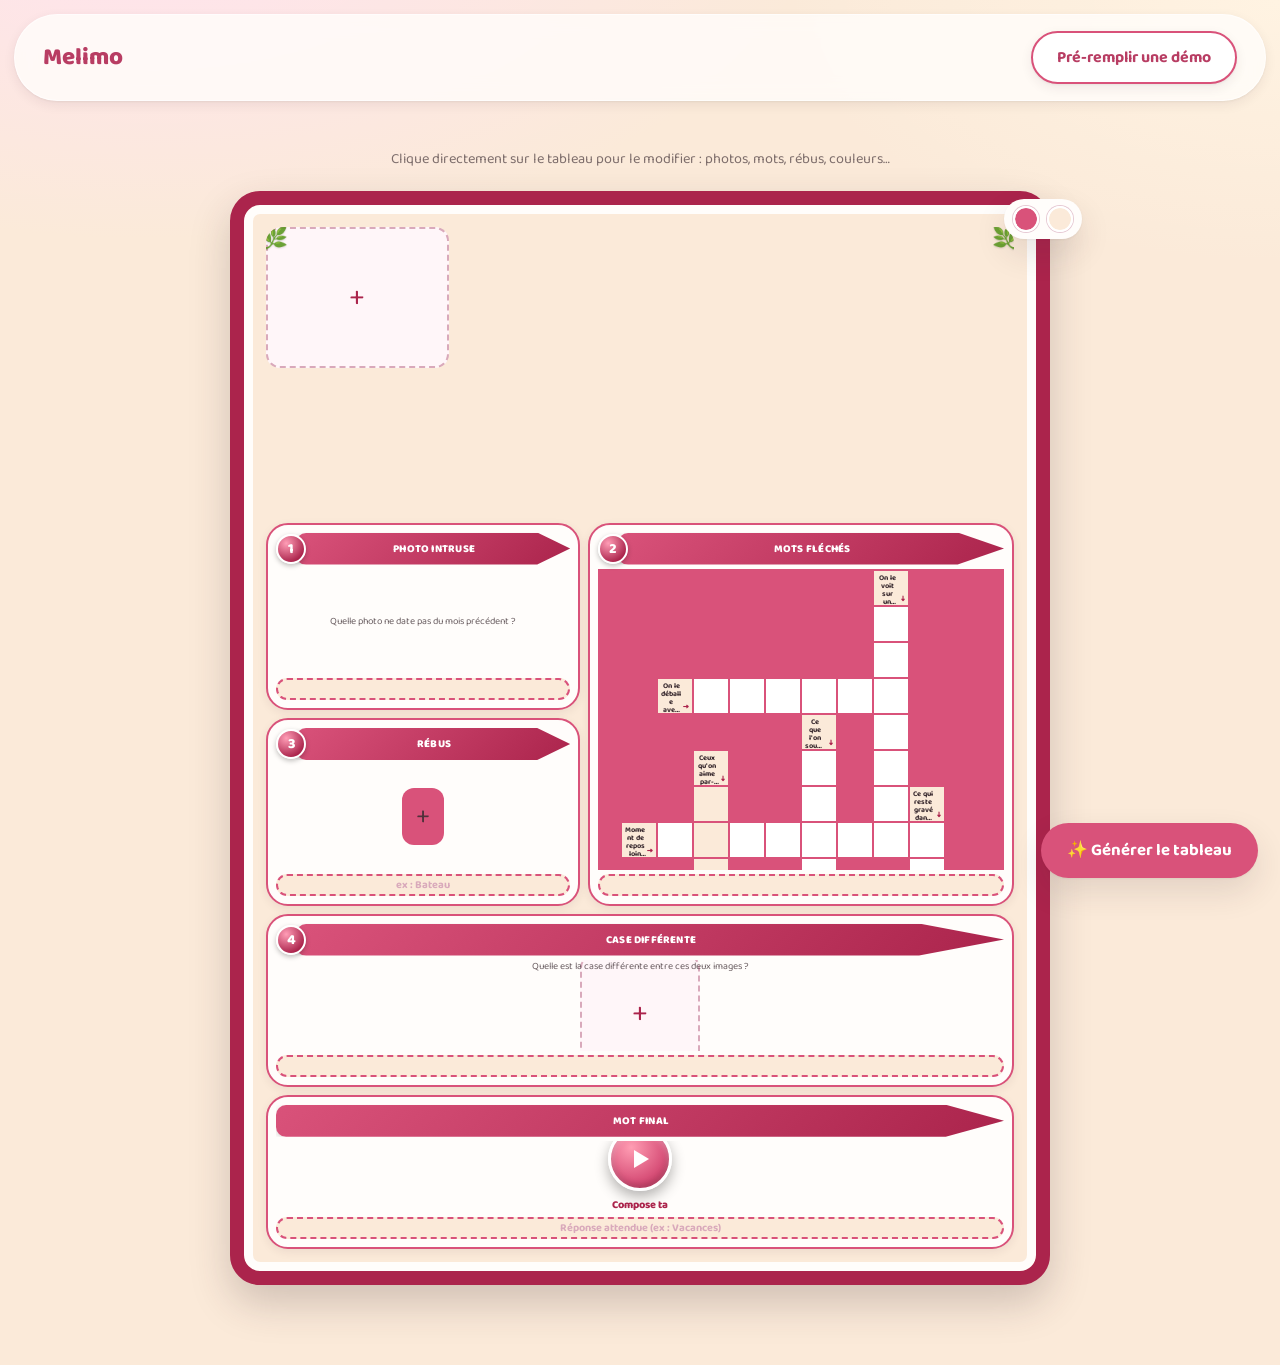
==== create.html @ 97eeaa95 "Remplace le jeu "Objet caché" par "Photo intruse" : trouver la photo qui ne date pas du mois précéde" ====
<!DOCTYPE html>
<html lang="fr">
<head>
<meta charset="UTF-8">
<meta name="viewport" content="width=device-width, initial-scale=1.0">
<title>Créer un tableau — Melimo</title>
<link rel="preconnect" href="https://fonts.googleapis.com">
<link href="https://fonts.googleapis.com/css2?family=Baloo+2:wght@500;700;800&display=swap" rel="stylesheet">
<link rel="stylesheet" href="styles.css?v=14">
</head>
<body>
  <div class="topbar">
    <a class="logo" href="index.html">Melimo</a>
    <button class="btn ghost" id="demoFillBtn" type="button">Pré-remplir une démo</button>
  </div>

  <div class="wrap">
    <p class="hint" style="text-align:center;">Clique directement sur le tableau pour le modifier : photos, mots, rébus, couleurs…</p>

    <div id="editablePoster"></div>

    <div id="shareWrap" style="margin-top:30px; display:none;">
      <div class="share-box">
        <h2>Ton tableau est prêt 🎉</h2>
        <p>Partage ce lien avec la personne à qui il est destiné, ou récupère l'affiche à imprimer :</p>
        <input type="text" id="shareLink" readonly>
        <div style="display:flex; gap:10px; justify-content:center; flex-wrap:wrap; margin-top:10px;">
          <a class="btn" id="openViewBtn" href="#" target="_blank">Ouvrir le tableau</a>
          <a class="btn ghost" id="openPosterBtn" href="#" target="_blank">🖨️ Voir l'affiche à imprimer</a>
          <a class="btn ghost" id="openMontageBtn2" href="#" target="_blank" style="display:none;">🎬 Voir le montage</a>
        </div>
        <div id="montageQrWrap" style="margin-top:16px; display:none;">
          <p class="hint" style="margin-bottom:8px;">Ou scanne pour voir directement la vidéo/montage :</p>
          <img id="montageQrImg" width="140" height="140" style="border-radius:10px; box-shadow: var(--shadow);" alt="QR code vers le montage">
        </div>
      </div>
    </div>
  </div>

  <div class="floating-generate">
    <button class="btn" id="generateBtn" type="button">✨ Générer le tableau</button>
  </div>

  <script src="app.js?v=5"></script>
  <script src="create.js?v=4"></script>
</body>
</html>
---- styles.css ----
:root {
  --primary: #d9527a;
  --primary-dark: #b83d63;
  --secondary: #fbead9;
  --ink: #3a2b30;
  --paper: #fffdfb;
  --radius: 26px;
  --radius-sm: 14px;
  --radius-lg: 34px;
  --shadow: 0 1px 2px rgba(58, 43, 48, 0.05), 0 14px 32px rgba(58, 43, 48, 0.12);
  --shadow-sm: 0 1px 2px rgba(58, 43, 48, 0.06), 0 4px 12px rgba(58, 43, 48, 0.08);
  --ring: 0 0 0 4px rgba(217, 82, 122, 0.15);
  font-size: 16px;
}

* { box-sizing: border-box; }

body {
  margin: 0;
  font-family: 'Baloo 2', 'Segoe UI', system-ui, sans-serif;
  background:
    radial-gradient(1100px 520px at 12% -8%, #ffe3ee 0%, rgba(255,227,238,0) 60%),
    radial-gradient(900px 480px at 100% 0%, #fff3e2 0%, rgba(255,243,226,0) 55%),
    var(--secondary);
  background-attachment: fixed;
  color: var(--ink);
  min-height: 100vh;
}

h1, h2, h3 { font-weight: 800; margin: 0 0 .4em; }

a { color: inherit; }

.wrap {
  max-width: 1080px;
  margin: 0 auto;
  padding: 32px 20px 80px;
}

/* --- Topbar --- */
.topbar {
  display: flex;
  align-items: center;
  justify-content: space-between;
  gap: 10px;
  padding: 16px 28px;
  margin: 14px 14px 0;
  background: rgba(255, 253, 251, 0.82);
  backdrop-filter: blur(10px);
  -webkit-backdrop-filter: blur(10px);
  border-radius: 999px;
  box-shadow: var(--shadow-sm);
  border: 1px solid rgba(255,255,255,.6);
  flex-wrap: wrap;
  position: sticky;
  top: 14px;
  z-index: 60;
}
@media (max-width: 480px) {
  .topbar { padding: 14px 16px; }
  .topbar .btn.small { padding: 7px 14px; font-size: .82rem; }
}
.logo {
  font-size: 1.5rem;
  font-weight: 800;
  color: var(--primary-dark);
  text-decoration: none;
}
.tagline {
  font-size: .85rem;
  opacity: .7;
}

/* --- Landing --- */
.hero {
  text-align: center;
  padding: 60px 20px 20px;
}
.hero h1 {
  font-size: 2.6rem;
  color: var(--primary-dark);
}
.hero p {
  font-size: 1.15rem;
  max-width: 560px;
  margin: 0 auto 30px;
  opacity: .8;
}
.choice-grid {
  display: grid;
  grid-template-columns: 1fr 1fr;
  gap: 24px;
  max-width: 820px;
  margin: 0 auto;
}
@media (max-width: 640px) { .choice-grid { grid-template-columns: 1fr; } }

.card {
  background: var(--paper);
  border-radius: var(--radius);
  box-shadow: var(--shadow-sm);
  padding: 30px;
  text-decoration: none;
  color: var(--ink);
  display: block;
  transition: transform .18s ease, box-shadow .18s ease, border-color .18s ease;
  border: 2px solid transparent;
}
.card:hover { transform: translateY(-5px); border-color: var(--primary); box-shadow: var(--shadow); }
.card .emoji { font-size: 2.2rem; display: block; margin-bottom: 10px; }
.card h3 { color: var(--primary-dark); }
.card p { margin: 0; opacity: .75; font-size: .95rem; }

/* --- Stepper --- */
.stepper {
  display: flex;
  justify-content: center;
  gap: 8px;
  margin-bottom: 30px;
  flex-wrap: wrap;
}
.step-dot {
  width: 34px; height: 34px;
  border-radius: 50%;
  background: #fff;
  border: 2px solid #e6c9d4;
  display: flex; align-items: center; justify-content: center;
  font-weight: 700;
  color: #b98;
  font-size: .9rem;
}
.step-dot.active { background: var(--primary); border-color: var(--primary); color: #fff; }
.step-dot.done { background: var(--primary-dark); border-color: var(--primary-dark); color: #fff; }
a.step-dot { text-decoration: none; cursor: pointer; transition: transform .1s ease; }
a.step-dot:hover { transform: scale(1.08); border-color: var(--primary); }

.stepper-nav {
  position: sticky;
  top: 0;
  z-index: 40;
  background: var(--secondary);
  padding: 14px 20px 10px;
  margin-bottom: 0;
  box-shadow: 0 4px 10px rgba(0,0,0,.04);
}

/* --- Tableau éditable en direct (créateur) --- */
.editable-poster-wrap { position: relative; max-width: 900px; margin: 0 auto; }

.color-toolbar {
  position: absolute;
  top: 8px;
  right: 8px;
  display: flex;
  gap: 8px;
  background: var(--paper);
  border-radius: 999px;
  padding: 7px 9px;
  box-shadow: var(--shadow);
  z-index: 5;
}
.color-toolbar input[type=color] {
  -webkit-appearance: none;
  appearance: none;
  width: 26px; height: 26px;
  border: 2px solid #fff;
  border-radius: 50%;
  cursor: pointer;
  background: none;
  padding: 0;
  box-shadow: 0 0 0 1px #e6c9d4;
}
.color-toolbar input[type=color]::-webkit-color-swatch-wrapper { padding: 0; border-radius: 50%; }
.color-toolbar input[type=color]::-webkit-color-swatch { border: none; border-radius: 50%; }

/* pill inline inputs replacing the printed dashed line */
.pinput {
  flex: 1;
  min-width: 80px;
  border: none;
  border-bottom: 2px dashed var(--primary-dark);
  background: transparent;
  font-family: inherit;
  font-weight: 700;
  color: var(--primary-dark);
  font-size: 1rem;
  padding: 2px 4px;
}
.pinput:focus { outline: none; border-bottom-style: solid; }
.pinput::placeholder { color: #d9a9bb; font-weight: 500; }

/* editable mosaic tiles */
.mosaic .tile-slot { position: relative; min-height: 0; min-width: 0; }
.mosaic .tile-slot img { width: 100%; height: 100%; object-fit: cover; border-radius: 14px; display: block; cursor: pointer; }
.photo-num-badge {
  position: absolute;
  top: 4px;
  left: 4px;
  min-width: 18px;
  height: 18px;
  padding: 0 4px;
  border-radius: 999px;
  background: rgba(58,43,48,.68);
  color: #fff;
  font-size: .62rem;
  font-weight: 800;
  display: flex;
  align-items: center;
  justify-content: center;
  z-index: 2;
  pointer-events: none;
}
.mosaic .tile-slot .rm {
  position: absolute; top: 4px; right: 4px;
  background: rgba(0,0,0,.55); color: #fff; border: none;
  width: 22px; height: 22px; border-radius: 50%; cursor: pointer; font-size: .75rem;
}
.mosaic .tile-add {
  border: 2px dashed #d9a9bb;
  border-radius: 14px;
  display: flex; align-items: center; justify-content: center;
  font-size: 1.8rem;
  color: var(--primary-dark);
  cursor: pointer;
  background: #fff6f9;
  min-height: 0;
  min-width: 0;
  transition: background .15s ease, border-color .15s ease;
}
.mosaic .tile-add:hover { background: #fde3ec; border-color: var(--primary); }

.inline-editor {
  background: var(--paper);
  border-radius: 22px;
  box-shadow: var(--shadow);
  padding: 20px;
  margin: 20px auto 0;
  max-width: 640px;
  border: 1px solid rgba(217,82,122,.08);
}

.pcard.clickable { cursor: pointer; transition: box-shadow .18s ease, transform .18s ease; }
.pcard.clickable:hover { box-shadow: 0 0 0 4px rgba(217,82,122,.22), 0 10px 22px rgba(58,43,48,.14); transform: translateY(-2px); }
.diff-card-body {
  flex: 1;
  min-height: 0;
  width: 100%;
  display: flex;
  align-items: center;
  justify-content: center;
}
.diff-reset {
  position: absolute;
  top: 4px; right: 4px;
  width: 22px; height: 22px;
  border-radius: 50%;
  border: none;
  background: rgba(0,0,0,.55);
  color: #fff;
  cursor: pointer;
  font-size: .8rem;
}

.floating-generate {
  position: fixed;
  bottom: 22px;
  right: 22px;
  z-index: 50;
}
.floating-generate .btn {
  box-shadow: var(--shadow);
  font-size: 1.05rem;
  padding: 14px 26px;
}
@media (max-width: 560px) {
  .floating-generate { left: 20px; right: 20px; bottom: 16px; text-align: center; }
  .floating-generate .btn { width: 100%; justify-content: center; }
}

.panel {
  background: var(--paper);
  border-radius: var(--radius);
  box-shadow: var(--shadow);
  padding: 32px;
  margin-bottom: 24px;
}
.panel h2 { color: var(--primary-dark); }
.hint { opacity: .65; font-size: .9rem; margin-bottom: 20px; }

.field { margin-bottom: 16px; }
.field label { display: block; font-weight: 700; margin-bottom: 6px; font-size: .9rem; }
.field input[type=text], .field input[type=number], .field textarea {
  width: 100%;
  padding: 11px 14px;
  border-radius: var(--radius-sm);
  border: 2px solid #eeddd0;
  font-family: inherit;
  font-size: 1rem;
  background: #fffaf6;
  transition: border-color .15s ease, box-shadow .15s ease;
}
.field input:focus, .field textarea:focus { outline: none; border-color: var(--primary); box-shadow: var(--ring); }

.row { display: flex; gap: 12px; flex-wrap: wrap; }
.row > * { flex: 1; min-width: 160px; }

.btn {
  display: inline-flex;
  align-items: center;
  gap: 8px;
  background: var(--primary);
  color: #fff;
  border: none;
  padding: 12px 24px;
  border-radius: 999px;
  font-weight: 700;
  font-size: 1rem;
  cursor: pointer;
  font-family: inherit;
  text-decoration: none;
  box-shadow: 0 8px 18px rgba(217, 82, 122, 0.28);
  transition: background .15s ease, transform .12s ease, box-shadow .15s ease;
}
.btn:hover { background: var(--primary-dark); transform: translateY(-2px); box-shadow: 0 10px 22px rgba(184, 61, 99, 0.34); }
.btn:active { transform: translateY(0) scale(.97); box-shadow: 0 4px 10px rgba(217, 82, 122, 0.28); }
.btn.ghost {
  background: #fff;
  color: var(--primary-dark);
  border: 2px solid var(--primary);
  box-shadow: var(--shadow-sm);
}
.btn.ghost:hover { background: #fdf0f4; box-shadow: var(--shadow-sm); }
.btn:disabled { opacity: .4; cursor: not-allowed; transform: none; box-shadow: none; }

.actions {
  display: flex;
  justify-content: space-between;
  margin-top: 10px;
}

/* --- Photo grid --- */
.photo-grid {
  display: grid;
  grid-template-columns: repeat(auto-fill, minmax(120px, 1fr));
  gap: 10px;
  margin-bottom: 16px;
}
.photo-tile {
  position: relative;
  aspect-ratio: 1;
  border-radius: var(--radius-sm);
  overflow: hidden;
  background: #f1ddd0;
  box-shadow: var(--shadow-sm);
}
.photo-tile img { width: 100%; height: 100%; object-fit: cover; display: block; }
.photo-tile button {
  position: absolute; top: 4px; right: 4px;
  background: rgba(0,0,0,.55); color: #fff; border: none;
  width: 22px; height: 22px; border-radius: 50%; cursor: pointer; font-size: .8rem;
}
.upload-tile {
  aspect-ratio: 1;
  border-radius: var(--radius-sm);
  border: 2px dashed #d9a9bb;
  display: flex; align-items: center; justify-content: center;
  cursor: pointer;
  color: var(--primary-dark);
  font-size: 1.8rem;
  background: #fff6f9;
  transition: background .15s ease, border-color .15s ease;
}
.upload-tile:hover { background: #fde3ec; border-color: var(--primary); }

/* --- Word list builder --- */
.word-row {
  display: grid;
  grid-template-columns: 1fr 2fr auto auto;
  gap: 8px;
  align-items: center;
  margin-bottom: 8px;
}
.word-row input[type=text] {
  padding: 9px 12px;
  border-radius: var(--radius-sm);
  border: 2px solid #eeddd0;
  font-family: inherit;
  transition: border-color .15s ease, box-shadow .15s ease;
}
.word-row input[type=text]:focus { outline: none; border-color: var(--primary); box-shadow: var(--ring); }
.word-row .key-toggle {
  display: flex; align-items: center; gap: 4px; font-size: .8rem; white-space: nowrap;
}
.word-row .del { background: #f5dbe1; border: none; border-radius: 50%; width: 26px; height: 26px; cursor: pointer; transition: background .15s ease; }
.word-row .del:hover { background: #f0c2ce; }

/* --- Emoji picker (rebus) --- */
.emoji-picker {
  display: grid;
  grid-template-columns: repeat(auto-fill, minmax(46px, 1fr));
  gap: 6px;
  max-height: 180px;
  overflow-y: auto;
  padding: 10px;
  background: #fff6f9;
  border-radius: var(--radius-sm);
  margin-bottom: 14px;
}
.emoji-picker button {
  font-size: 1.5rem;
  background: none;
  border: none;
  cursor: pointer;
  border-radius: 10px;
  padding: 4px;
  transition: background .12s ease, transform .12s ease;
}
.emoji-picker button:hover { background: #f5dbe1; transform: scale(1.1); }
.emoji-picker button.active { background: var(--primary); }
.rebus-sequence {
  font-size: 2.4rem;
  padding: 14px;
  background: linear-gradient(135deg, var(--primary), var(--primary-dark));
  border-radius: var(--radius-sm);
  text-align: center;
  min-height: 70px;
  display: flex; align-items: center; justify-content: center;
  gap: 10px;
  margin-bottom: 14px;
  box-shadow: var(--shadow-sm);
}
.rebus-sequence .placeholder { color: rgba(255,255,255,.7); font-size: 1rem; }
.rebus-sequence .chip { cursor: pointer; }

/* --- Difference game marker --- */
.diff-editor {
  position: relative;
  display: inline-block;
  border-radius: 16px;
  overflow: hidden;
  max-width: 100%;
}
.diff-editor img { display: block; max-width: 100%; border-radius: 16px; }
.diff-marker {
  position: absolute;
  width: 24px; height: 24px;
  border-radius: 50%;
  background: rgba(217,82,122,.85);
  border: 3px solid #fff;
  transform: translate(-50%,-50%);
  pointer-events: none;
}

/* --- Color pickers --- */
.color-row { display: flex; gap: 24px; align-items: center; flex-wrap: wrap; }
.color-pick { display: flex; flex-direction: column; align-items: center; gap: 6px; }
.color-pick input[type=color] { width: 60px; height: 60px; border: none; border-radius: 50%; cursor: pointer; background: none; }

/* --- Photo intruse picker --- */
.hobj-photo-picker {
  display: flex;
  gap: 8px;
  flex-wrap: wrap;
  margin-bottom: 14px;
}
.hobj-photo-picker .hobj-thumb {
  width: 56px; height: 56px;
  border-radius: 14px;
  overflow: hidden;
  cursor: pointer;
  border: 3px solid transparent;
  opacity: .7;
}
.hobj-photo-picker .hobj-thumb img { width: 100%; height: 100%; object-fit: cover; display: block; }
.hobj-photo-picker .hobj-thumb.active { border-color: var(--primary); opacity: 1; }

/* --- Rebus suggestion --- */
.rebus-suggest-row { display: flex; gap: 8px; margin-bottom: 14px; }
.rebus-suggest-row input {
  flex: 1;
  padding: 10px 12px;
  border-radius: 8px;
  border: 2px solid #eeddd0;
  font-family: inherit;
  font-size: .95rem;
}
.rebus-suggest-row input:focus { outline: none; border-color: var(--primary); }

/* --- Word suggestions row --- */
.words-editor-actions { display: flex; gap: 10px; flex-wrap: wrap; }

/* --- Montage builder / player --- */
.montage-row {
  display: flex;
  align-items: center;
  gap: 10px;
  padding: 8px;
  border-radius: 10px;
  background: #fff6f9;
  margin-bottom: 6px;
}
.montage-thumb {
  width: 44px; height: 44px;
  border-radius: 12px;
  overflow: hidden;
  background: #e9cdd8;
  display: flex; align-items: center; justify-content: center;
  font-size: 1.3rem;
  flex-shrink: 0;
}
.montage-thumb img { width: 100%; height: 100%; object-fit: cover; }
.montage-meta { flex: 1; display: flex; flex-direction: column; gap: 2px; font-size: .85rem; min-width: 0; }
.montage-meta label { display: flex; align-items: center; gap: 4px; font-size: .78rem; opacity: .75; }
.montage-meta input[type=number] { width: 54px; padding: 2px 4px; border-radius: 6px; border: 1.5px solid #eeddd0; font-family: inherit; }
.montage-actions { display: flex; gap: 4px; flex-shrink: 0; }
.montage-actions button { width: 26px; height: 26px; border-radius: 50%; border: none; background: #f5dbe1; cursor: pointer; }

.montage-stage {
  width: 100%;
  max-width: 420px;
  aspect-ratio: 4 / 3;
  margin: 0 auto;
  border-radius: 14px;
  overflow: hidden;
  background: #000;
  display: flex; align-items: center; justify-content: center;
}
.montage-stage img, .montage-stage video { width: 100%; height: 100%; object-fit: contain; background: #000; }
.montage-dots { display: flex; gap: 6px; justify-content: center; margin-top: 10px; }
.mdot { width: 8px; height: 8px; border-radius: 50%; background: #e9cdd8; }
.mdot.active { background: var(--primary); }
.montage-player .montage-stage { max-width: 480px; }

/* ================= VIEW / POSTER ================= */
.poster {
  background: var(--secondary);
}
.poster-photos {
  display: grid;
  grid-template-columns: repeat(3, 1fr);
  grid-auto-rows: 180px;
  gap: 10px;
  margin-bottom: 10px;
}
.poster-photos img, .poster-photos .ph {
  width: 100%;
  height: 100%;
  object-fit: cover;
  border-radius: 10px;
  background: #e9cdd8;
  display: flex; align-items: center; justify-content: center;
  font-size: 2rem;
}
.poster-photos .tile-slot { position: relative; width: 100%; height: 100%; }
.poster-photos .photo-num-badge { width: 26px; height: 26px; font-size: .95rem; }

.section-tag {
  display: flex;
  align-items: center;
  gap: 14px;
  margin: 28px 0 16px;
}
.section-tag .num {
  width: 44px; height: 44px;
  border-radius: 50%;
  background: var(--primary);
  color: #fff;
  display: flex; align-items: center; justify-content: center;
  font-weight: 800;
  font-size: 1.3rem;
  flex-shrink: 0;
}
.section-tag .label {
  background: var(--paper);
  border-radius: 999px;
  padding: 12px 24px;
  font-weight: 800;
  color: var(--primary-dark);
  box-shadow: var(--shadow);
  flex: 1;
}
.answer-fill {
  border-bottom: 2px solid var(--primary-dark);
  min-width: 140px;
  display: inline-block;
  font-weight: 700;
  color: var(--primary-dark);
}

.choice-buttons {
  display: grid;
  grid-template-columns: repeat(auto-fill, minmax(140px, 1fr));
  gap: 10px;
  margin-bottom: 10px;
}
.choice-buttons button {
  padding: 16px 10px;
  border-radius: var(--radius-sm);
  border: 3px solid #e9cdd8;
  background: #fff;
  font-family: inherit;
  font-weight: 700;
  font-size: 1.05rem;
  cursor: pointer;
  color: var(--ink);
  box-shadow: var(--shadow-sm);
  transition: border-color .15s ease, transform .12s ease, box-shadow .15s ease;
}
.choice-buttons button:hover { border-color: var(--primary); transform: translateY(-2px); }
.choice-buttons button.correct { background: #d7f3df; border-color: #58b06f; }
.choice-buttons button.wrong { background: #f9d9d9; border-color: #d9605f; }
.choice-buttons button:disabled { cursor: default; }

.feedback { font-weight: 700; margin: 10px 0; min-height: 1.4em; }
.feedback.ok { color: #2f8f4c; }
.feedback.ko { color: #c04747; }

.clue-list {
  columns: 2;
  gap: 24px;
  margin-bottom: 16px;
  font-size: .92rem;
}
@media (max-width: 560px) { .clue-list { columns: 1; } }
.clue-list li { margin-bottom: 6px; }
.clue-list b { color: var(--primary-dark); }

/* difference game grid overlay */
.diff-game { display: flex; gap: 16px; flex-wrap: wrap; margin-bottom: 10px; }
.diff-frame { position: relative; border-radius: 12px; overflow: hidden; flex: 1; min-width: 240px; }
.diff-frame img { width: 100%; display: block; }
.diff-grid-overlay {
  position: absolute; inset: 0;
  display: grid;
}
.diff-grid-overlay button {
  border: 1px solid rgba(255,255,255,.25);
  background: transparent;
  cursor: pointer;
}
.diff-grid-overlay button:hover { background: rgba(217,82,122,.25); }
.diff-grid-overlay button.found { background: rgba(88,176,111,.55); }
.diff-grid-overlay button.miss { background: rgba(217,96,95,.4); }

.video-block {
  text-align: center;
  padding: 40px 20px;
}
.play-btn {
  width: 100px; height: 100px;
  border-radius: 50%;
  background: rgba(255,255,255,.9);
  display: flex; align-items: center; justify-content: center;
  margin: 0 auto 16px;
  box-shadow: var(--shadow);
  border: none;
  cursor: pointer;
  font-size: 2.2rem;
  color: var(--primary);
}
.locked-msg { opacity: .7; font-size: .95rem; }

video { max-width: 100%; border-radius: var(--radius); box-shadow: var(--shadow); }

.share-box {
  background: var(--paper);
  border-radius: var(--radius);
  padding: 24px;
  box-shadow: var(--shadow);
  text-align: center;
}
.share-box input { width: 100%; padding: 10px; border-radius: 12px; border: 2px solid #eeddd0; text-align: center; margin: 12px 0; font-family: inherit; }

.empty-state { text-align: center; padding: 80px 20px; opacity: .7; }

/* ================= VITRINE / LANDING ================= */
.nav {
  display: flex;
  align-items: center;
  gap: 28px;
}
.nav a.navlink {
  text-decoration: none;
  font-weight: 700;
  font-size: .95rem;
  color: var(--ink);
  opacity: .75;
}
.nav a.navlink:hover { opacity: 1; color: var(--primary-dark); }
.btn.small { padding: 9px 18px; font-size: .9rem; }
@media (max-width: 640px) {
  .nav { gap: 14px; }
  .nav a.navlink { display: none; }
}

.hero-ctas {
  display: flex;
  gap: 14px;
  justify-content: center;
  flex-wrap: wrap;
  margin-top: 10px;
}

.top-banner {
  position: relative;
  overflow: hidden;
  height: 720px;
  display: flex;
  flex-direction: column;
}
.top-banner .topbar { flex: 0 0 auto; }
.top-banner .hero {
  flex: 1;
  display: flex;
  flex-direction: column;
  justify-content: flex-end;
  padding: 20px 20px 50px;
}
.top-banner::before {
  content: '';
  position: absolute;
  inset: 0;
  background: url('image/grand4.jpg') center 70% no-repeat;
  background-size: max(1920px, 100vw) auto;
}
@media (max-width: 640px) {
  .top-banner { height: 820px; }
  .top-banner::before { background-size: cover; }
}
.top-banner::after {
  content: '';
  position: absolute;
  inset: 0;
  background: linear-gradient(180deg, rgba(255,247,240,.1) 0%, rgba(255,247,240,.55) 60%, var(--secondary) 97%);
}
.top-banner > .topbar,
.top-banner > .hero {
  position: relative;
  z-index: 1;
}
.top-banner .hero p {
  color: #fff;
  font-size: 1.5rem;
  opacity: 1;
  text-shadow: 0 2px 14px rgba(0,0,0,.35), 0 1px 4px rgba(0,0,0,.3);
}

section.landing { padding: 70px 20px; }
section.landing.alt { background: var(--paper); }
.landing-inner { max-width: 1080px; margin: 0 auto; }
.section-head { text-align: center; max-width: 640px; margin: 0 auto 44px; }
.section-head .kicker {
  display: inline-block;
  color: var(--primary-dark);
  font-weight: 800;
  font-size: .85rem;
  letter-spacing: .04em;
  text-transform: uppercase;
  background: #fdeef2;
  padding: 5px 14px;
  border-radius: 999px;
  margin-bottom: 12px;
}
.section-head h2 { font-size: 2rem; color: var(--primary-dark); }
.section-head p { opacity: .75; font-size: 1.05rem; margin: 0; }

/* how it works: two tracks */
.tracks {
  display: grid;
  grid-template-columns: 1fr 1fr;
  gap: 30px;
}
@media (max-width: 760px) { .tracks { grid-template-columns: 1fr; } }
.track {
  background: var(--paper);
  border-radius: var(--radius);
  box-shadow: var(--shadow);
  padding: 26px;
}
section.landing.alt .track { background: var(--secondary); box-shadow: none; }
.track h3 { color: var(--primary-dark); display: flex; align-items: center; gap: 10px; }
.track ol.steps {
  list-style: none;
  margin: 18px 0 0;
  padding: 0;
}
.track .steps li {
  display: flex;
  align-items: flex-start;
  gap: 12px;
  position: relative;
  padding-bottom: 20px;
}
.track .steps li:last-child { padding-bottom: 0; }
.track .steps li::before {
  content: '';
  position: absolute;
  left: 15px;
  top: 32px;
  bottom: 2px;
  width: 2px;
  background: repeating-linear-gradient(to bottom, #e9cdd8 0 4px, transparent 4px 8px);
}
.track .steps li:last-child::before { display: none; }
.step-num {
  flex: 0 0 auto;
  width: 32px;
  height: 32px;
  border-radius: 50%;
  background: var(--primary);
  color: #fff;
  font-weight: 800;
  font-size: .9rem;
  display: flex;
  align-items: center;
  justify-content: center;
  z-index: 1;
}
.step-body { flex: 1; line-height: 1.4; padding-top: 4px; }
.step-icon { margin-right: 6px; font-size: 1.05rem; }
.track .steps li b { color: var(--primary-dark); }
.track-photo {
  width: 100%;
  height: 200px;
  object-fit: cover;
  border-radius: var(--radius-sm);
  margin-bottom: 18px;
  display: block;
}

/* renouvellement */
.renew-block {
  display: grid;
  grid-template-columns: 1fr 1fr;
  gap: 40px;
  align-items: center;
}
@media (max-width: 760px) { .renew-block { grid-template-columns: 1fr; } }
.renew-photo-wrap { border-radius: var(--radius); overflow: hidden; box-shadow: var(--shadow); }
.renew-photo { width: 100%; display: block; object-fit: cover; max-height: 420px; }
.renew-text h2 { font-size: 1.7rem; margin-top: 8px; }
.renew-text p { opacity: .8; line-height: 1.55; margin-bottom: 18px; }

/* photo strip */
.photo-strip {
  display: grid;
  grid-template-columns: repeat(3, 1fr);
  gap: 16px;
  margin-bottom: 34px;
}
@media (max-width: 640px) { .photo-strip { grid-template-columns: 1fr; } }
.photo-strip img {
  width: 100%;
  height: 380px;
  object-fit: cover;
  border-radius: var(--radius-sm);
  box-shadow: var(--shadow-sm);
  display: block;
}
@media (max-width: 640px) { .photo-strip img { height: 300px; } }

/* feature grid */
.feature-grid {
  display: grid;
  grid-template-columns: repeat(3, 1fr);
  gap: 20px;
}
@media (max-width: 760px) { .feature-grid { grid-template-columns: 1fr 1fr; } }
@media (max-width: 500px) { .feature-grid { grid-template-columns: 1fr; } }
.feature {
  background: var(--paper);
  border-radius: 16px;
  padding: 22px;
  box-shadow: var(--shadow);
}
section.landing.alt .feature { background: var(--secondary); box-shadow: none; }
.feature .emoji { font-size: 1.8rem; display: block; margin-bottom: 8px; }
.feature h4 { margin: 0 0 6px; color: var(--primary-dark); font-size: 1.05rem; }
.feature p { margin: 0; opacity: .75; font-size: .92rem; line-height: 1.4; }

/* live preview */
.live-poster-wrap { margin: 0 auto; }
.preview-cta { text-align: center; margin-top: 26px; }

/* comparison */
.compare {
  display: flex;
  justify-content: center;
  gap: 40px;
  flex-wrap: wrap;
  text-align: center;
}
.compare .col { max-width: 260px; }
.compare .col .big { font-size: 2.2rem; margin-bottom: 8px; }
.compare .col.us { color: var(--primary-dark); font-weight: 700; }

/* pricing cards */
.pricing-grid {
  display: grid;
  grid-template-columns: repeat(3, 1fr);
  align-items: stretch;
  gap: 20px;
}
@media (max-width: 760px) { .pricing-grid { grid-template-columns: 1fr; } }
.price-card {
  position: relative;
  background: var(--paper);
  border-radius: var(--radius);
  box-shadow: var(--shadow);
  padding: 28px 24px;
  text-align: center;
  border: 2px solid transparent;
  display: flex;
  flex-direction: column;
}
.price-card.featured { border-color: var(--primary); }
.price-card .badge {
  position: absolute;
  top: -14px;
  left: 50%;
  transform: translateX(-50%);
  background: var(--primary);
  color: #fff;
  font-size: .75rem;
  font-weight: 700;
  padding: 3px 12px;
  border-radius: 999px;
  white-space: nowrap;
}
.price-card .amount { font-size: 2.1rem; font-weight: 800; color: var(--primary-dark); }
.price-card .period { font-size: .9rem; opacity: .6; display: block; margin-bottom: 8px; }
.price-card p.desc { opacity: .75; font-size: .92rem; min-height: 40px; }
.price-card .btn { margin-top: auto; }

/* final CTA banner */
.cta-banner {
  background: linear-gradient(135deg, var(--primary), var(--primary-dark));
  border-radius: var(--radius);
  padding: 40px;
  display: flex;
  align-items: center;
  gap: 36px;
  color: #fff;
  max-width: 1080px;
  margin: 0 auto;
}
.cta-photo {
  width: 220px;
  height: 220px;
  object-fit: cover;
  border-radius: var(--radius);
  box-shadow: 0 10px 26px rgba(0,0,0,.25);
  flex-shrink: 0;
  border: 4px solid rgba(255,255,255,.5);
}
.cta-text { text-align: left; }
.cta-banner h2 { color: #fff; font-size: 1.9rem; }
.cta-banner p { opacity: .9; max-width: 480px; margin: 0 0 22px; }
.cta-banner .btn { background: #fff; color: var(--primary-dark); }
.cta-banner .btn:hover { background: #fff0f4; }
@media (max-width: 640px) {
  .cta-banner { flex-direction: column; text-align: center; padding: 32px 24px; }
  .cta-text { text-align: center; }
  .cta-photo { width: 150px; height: 150px; }
}

footer.site-footer {
  text-align: center;
  padding: 30px 20px;
  font-size: .85rem;
  opacity: .6;
}

/* ================= AFFICHE IMPRIMABLE ================= */
.phint { opacity: .65; font-size: .9rem; margin: 4px 0 14px; }

/* Le cadre a une taille fixe (ratio figé) quelle que soit la quantité
   de contenu : les zones internes se répartissent l'espace disponible
   plutôt que de faire grandir le cadre. */
.print-poster {
  width: min(100%, 820px);
  aspect-ratio: 3 / 4;
  margin: 0 auto;
  display: flex;
  flex-direction: column;
  gap: 8px;
  padding: 22px;
  border: 14px solid var(--primary-dark);
  border-radius: 30px;
  background: var(--secondary);
  box-shadow: 0 18px 40px rgba(58,43,48,.22), inset 0 0 0 9px var(--paper);
  overflow: hidden;
}

.mosaic-wrap { position: relative; flex: 30 1 0; min-height: 0; display: flex; overflow: hidden; border-radius: 16px; }
.mosaic {
  flex: 1;
  display: grid;
  grid-template-columns: repeat(4, 1fr);
  grid-template-rows: repeat(2, 1fr);
  gap: 6px;
  min-height: 0;
  min-width: 0;
  overflow: hidden;
}
.mosaic img, .mosaic .ph {
  width: 100%; height: 100%;
  object-fit: cover;
  border-radius: 10px;
  background: #e9cdd8;
  display: flex; align-items: center; justify-content: center;
  font-size: 1.6rem;
}
.mosaic .span-2 { grid-column: span 2; }
.corner-deco {
  position: absolute;
  font-size: 1.3rem;
  opacity: .9;
  pointer-events: none;
  z-index: 3;
  text-shadow: 0 1px 2px rgba(0,0,0,.15);
}
.corner-deco.tl { top: -4px; left: -4px; }
.corner-deco.tr { top: -4px; right: -4px; transform: scaleX(-1); }

/* colonne gauche (objet caché + rébus empilés) à côté de la grille de mots croisés, en pleine hauteur */
.poster-cols { flex: 40 1 0; display: flex; gap: 8px; min-height: 0; }
.poster-left-col { flex: 0 0 42%; display: flex; flex-direction: column; gap: 8px; min-height: 0; }
.poster-left-col .pcard { flex: 1; min-height: 0; }
.pcard-flech { flex: 1; min-height: 0; }
.pcard-diff { flex: 16 1 0; min-height: 0; }
.pcard-final { flex: 14 1 0; min-height: 0; }

.pcard {
  position: relative;
  border: 2.5px solid var(--primary);
  border-radius: 22px;
  padding: 8px;
  display: flex;
  flex-direction: column;
  gap: 4px;
  min-height: 0;
  min-width: 0;
  overflow: hidden;
  background: var(--paper);
  box-shadow: 0 3px 10px rgba(58,43,48,.08);
  transition: box-shadow .15s ease;
}

/* ruban façon fanion, avec pastille numérotée qui chevauche son bord gauche */
.ribbon-label { flex: 0 0 auto; display: flex; align-items: center; }
.pnum-badge {
  width: 30px; height: 30px;
  border-radius: 50%;
  background: radial-gradient(circle at 32% 28%, #ff9db6, var(--primary-dark) 75%);
  border: 2px solid #fff;
  box-shadow: 0 2px 5px rgba(0,0,0,.25);
  color: #fff;
  font-weight: 900;
  font-size: .9rem;
  display: flex; align-items: center; justify-content: center;
  flex-shrink: 0;
  z-index: 2;
  margin-right: -10px;
}
.ribbon {
  flex: 1;
  min-width: 0;
  background: linear-gradient(135deg, var(--primary), var(--primary-dark));
  color: #fff;
  font-weight: 800;
  font-size: .68rem;
  letter-spacing: .02em;
  text-transform: uppercase;
  padding: 7px 16px 7px 18px;
  border-radius: 10px 0 0 10px;
  clip-path: polygon(0 0, 88% 0, 100% 50%, 88% 100%, 0 100%);
  text-align: center;
  white-space: nowrap;
  overflow: hidden;
  text-overflow: ellipsis;
  box-shadow: 0 2px 6px rgba(0,0,0,.15);
}
.ribbon-label.solo .ribbon { clip-path: polygon(0 0, 92% 0, 100% 50%, 92% 100%, 0 100%); }

.pcard-body {
  flex: 1;
  min-height: 0;
  display: flex;
  flex-direction: column;
  align-items: center;
  justify-content: center;
  text-align: center;
  gap: 6px;
  overflow: hidden;
  width: 100%;
}
.card-instruction { font-size: .62rem; opacity: .75; margin: 0; line-height: 1.25; }

.answer-blank, .answer-blank-input {
  flex: 0 0 auto;
  height: 22px;
  border: 2px dashed var(--primary);
  border-radius: 999px;
  background: var(--secondary);
}
.answer-blank-input {
  width: 100%;
  text-align: center;
  font-weight: 700;
  color: var(--primary-dark);
  font-family: inherit;
  font-size: .68rem;
  padding: 0 8px;
}
.answer-blank-input:focus { outline: none; border-style: solid; }
.answer-blank-input::placeholder { color: #d9a9bb; }

.rebus-box2 {
  background: var(--primary);
  border-radius: 12px;
  padding: 8px 14px;
  font-size: 1.3rem;
  display: flex;
  gap: 6px;
  align-items: center;
  justify-content: center;
}

/* mots-fléchés (définition + flèche dans la grille) */
.flech-scroll { flex: 1; min-height: 0; overflow: auto; width: 100%; display: flex; justify-content: center; }
.flech-grid-wrap { display: inline-block; margin: 0 auto; }
.xword-scroll { overflow-x: auto; padding-bottom: 8px; }
.xword-scroll .flech-grid { --fcell: 42px; border-radius: 14px; }
@media (max-width: 560px) {
  .xword-scroll .flech-grid { --fcell: 34px; }
}
.flech-grid {
  --fcell: 34px;
  display: inline-grid;
  gap: 2px;
  background: var(--primary);
  padding: 2px;
  border-radius: 8px;
}
.fcell { background: #fff; overflow: hidden; position: relative; min-width: 0; min-height: 0; }
.fblock { background: transparent; }
.fletter { background: #fff; display: flex; align-items: center; justify-content: center; }
.fletter input {
  width: 100%; height: 100%;
  border: none;
  background: transparent;
  text-align: center;
  text-transform: uppercase;
  font-family: inherit;
  font-weight: 800;
  color: var(--ink);
  font-size: calc(var(--fcell) * 0.5);
  padding: 0;
}
.fletter input:focus { outline: none; background: #fff6f9; }
.fkey { background: var(--secondary); }
.fkey input { color: var(--primary-dark); }
.fclue {
  background: var(--secondary);
  font-size: calc(var(--fcell) * 0.22);
  line-height: 1.08;
  padding: 3px 11px 3px 3px;
  color: var(--ink);
  font-weight: 700;
  overflow: hidden;
  display: -webkit-box;
  -webkit-line-clamp: 4;
  -webkit-box-orient: vertical;
  word-break: break-word;
  hyphens: auto;
}
.farrow {
  position: absolute;
  bottom: 1px;
  right: 3px;
  font-weight: 800;
  color: var(--primary-dark);
  font-size: calc(var(--fcell) * 0.24);
}

.diff-pair { display: flex; gap: 6px; width: 100%; justify-content: center; }
.diff-frame-print {
  position: relative;
  flex: 0 1 100px;
  max-width: 100px;
  min-width: 0;
  aspect-ratio: 1;
  border-radius: 10px;
  overflow: hidden;
}
.diff-frame-print img, .diff-frame-print .ph {
  width: 100%; height: 100%; display: flex;
  background: #e9cdd8;
  align-items: center; justify-content: center; font-size: 1.4rem;
  object-fit: cover;
}
.grid-lines {
  position: absolute; inset: 0;
  background-image:
    linear-gradient(to right, rgba(255,255,255,.4) 1px, transparent 1px),
    linear-gradient(to bottom, rgba(255,255,255,.4) 1px, transparent 1px);
  background-size: 12.5% 16.66%;
}

.play-button-wrap { width: 64px; height: 64px; margin: 0 auto; flex-shrink: 0; }
.play-button {
  width: 100%; height: 100%;
  border-radius: 50%;
  background: radial-gradient(circle at 35% 30%, #ff9db3, var(--primary) 60%, var(--primary-dark) 100%);
  display: flex; align-items: center; justify-content: center;
  box-shadow: 0 6px 14px rgba(0,0,0,.3), inset 0 -3px 6px rgba(0,0,0,.15), inset 0 3px 6px rgba(255,255,255,.35);
  border: 3px solid #fff;
}
.play-button .tri {
  width: 0; height: 0;
  border-style: solid;
  border-width: 9px 0 9px 15px;
  border-color: transparent transparent transparent #fff;
  margin-left: 3px;
}
.final-caption { font-size: .68rem; font-weight: 800; color: var(--primary-dark); margin: 2px 0 0; line-height: 1.25; }
.mini-qr { width: 46px; height: 46px; border-radius: 10px; box-shadow: var(--shadow); margin-top: 2px; }
.qr-fake.mini-qr {
  border: 2px dashed #d9a9bb;
  display: flex; align-items: center; justify-content: center;
  color: var(--primary);
  font-weight: 800;
  font-size: .55rem;
  background: none;
}

@media (max-width: 560px) {
  .print-poster { aspect-ratio: 0.52; gap: 5px; padding: 12px; border-width: 10px; box-shadow: 0 10px 24px rgba(0,0,0,.2), inset 0 0 0 6px var(--paper); }
  .pcard { padding: 5px; gap: 3px; border-width: 2px; }
  .poster-cols, .poster-left-col { gap: 5px; }
  .pnum-badge { width: 18px; height: 18px; font-size: .58rem; margin-right: -6px; }
  .ribbon { font-size: .5rem; padding: 4px 10px 4px 12px; }
  .card-instruction { font-size: .48rem; }
  .answer-blank, .answer-blank-input { height: 14px; border-width: 1.5px; font-size: .5rem; }
  .flech-grid { --fcell: 20px; }
  .fclue { padding: 1px 5px 1px 2px; }
  .rebus-box2 { font-size: .85rem; padding: 5px 8px; gap: 3px; }
  .play-button-wrap { width: 44px; height: 44px; }
  .play-button .tri { border-width: 6px 0 6px 10px; }
  .final-caption { font-size: .5rem; }
  .mini-qr { width: 34px; height: 34px; }
  .diff-pair { gap: 4px; }
}

@media print {
  .no-print { display: none !important; }
  body { background: #fff; }
  .print-poster { padding-top: 0; }
  a[href]::after { content: ''; }
  .wrap { padding-top: 0; }
}
body, .print-poster, .mosaic img, .rebus-box2, .ribbon, .pnum-badge, .play-button {
  -webkit-print-color-adjust: exact;
  print-color-adjust: exact;
}
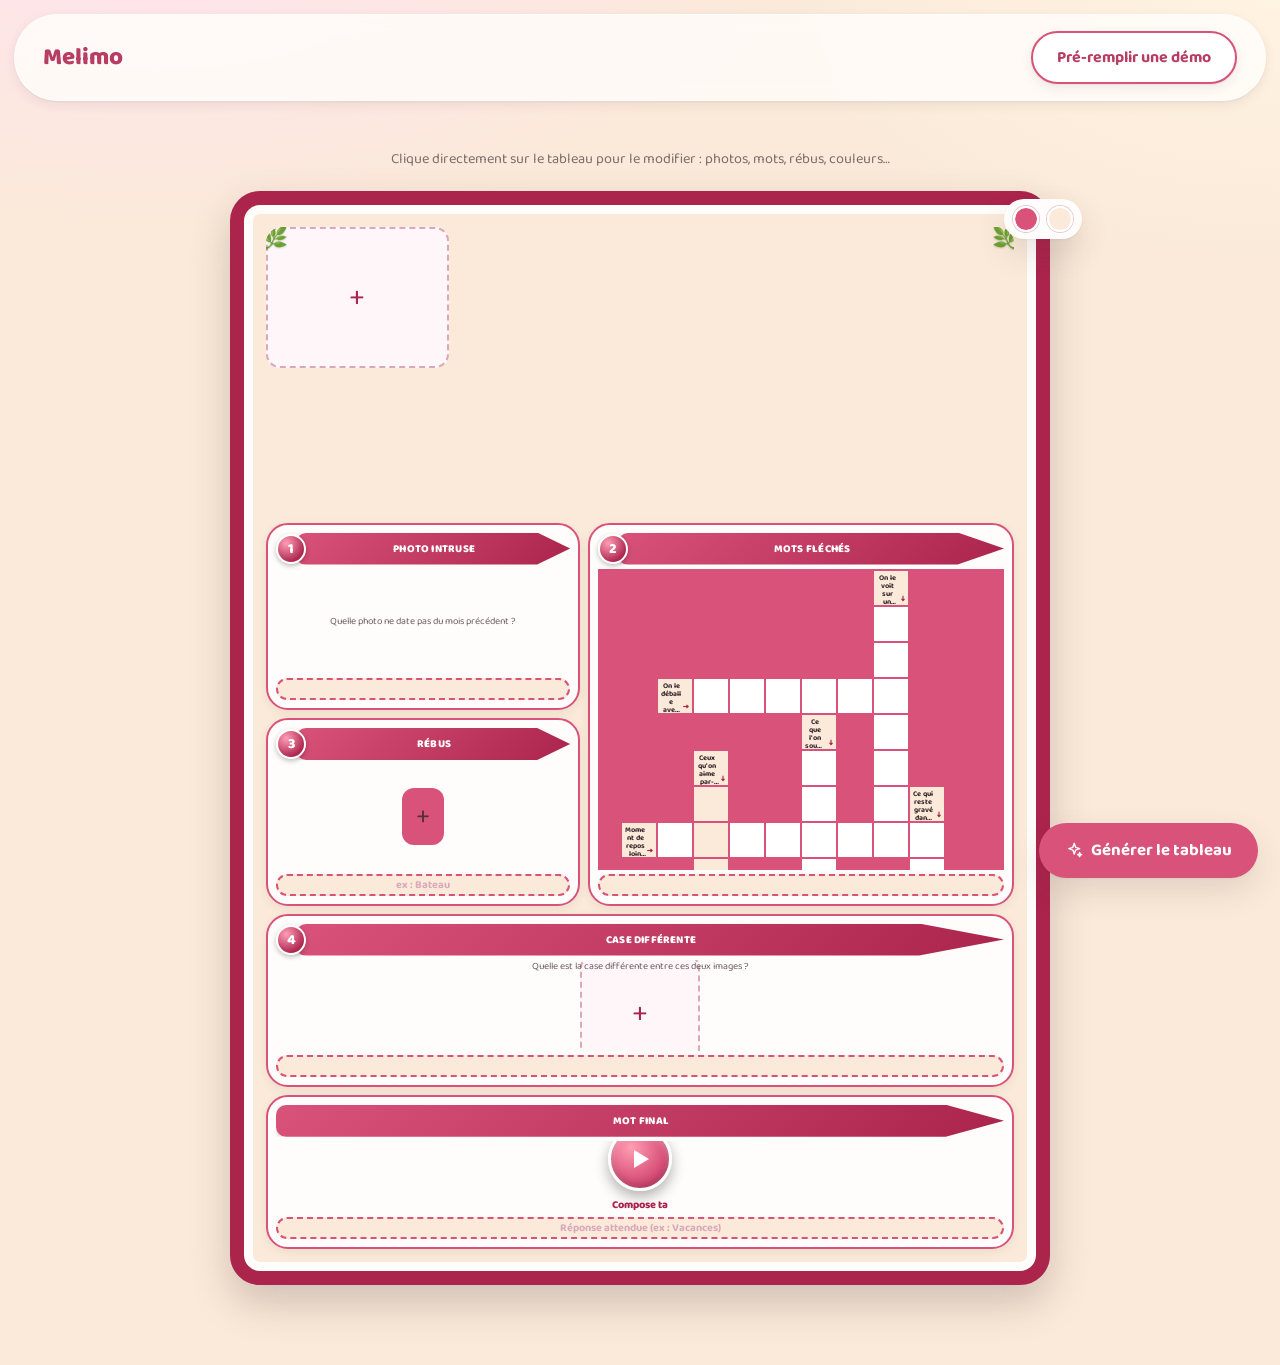
==== commit 7208b11a: "Remplace les emojis d'interface par des icônes SVG modernes Style ligne épurée façon Headspace : bou" ====
--- a/create.html
+++ b/create.html
@@ -6,7 +6,7 @@
 <title>Créer un tableau — Melimo</title>
 <link rel="preconnect" href="https://fonts.googleapis.com">
 <link href="https://fonts.googleapis.com/css2?family=Baloo+2:wght@500;700;800&display=swap" rel="stylesheet">
-<link rel="stylesheet" href="styles.css?v=14">
+<link rel="stylesheet" href="styles.css?v=19">
 </head>
 <body>
   <div class="topbar">
@@ -21,13 +21,13 @@
 
     <div id="shareWrap" style="margin-top:30px; display:none;">
       <div class="share-box">
-        <h2>Ton tableau est prêt 🎉</h2>
+        <h2>Ton tableau est prêt <svg class="icon" viewBox="0 0 24 24" fill="none" stroke="currentColor" stroke-width="1.8" stroke-linecap="round" stroke-linejoin="round"><path d="M4 20l3-9 6 6-9 3z"/><path d="M9.5 10.5L15 4.5"/><path d="M14 3l1 2M18 6l2 1M17 10l2 .5M11 4.5l1.5 1"/></svg></h2>
         <p>Partage ce lien avec la personne à qui il est destiné, ou récupère l'affiche à imprimer :</p>
         <input type="text" id="shareLink" readonly>
         <div style="display:flex; gap:10px; justify-content:center; flex-wrap:wrap; margin-top:10px;">
           <a class="btn" id="openViewBtn" href="#" target="_blank">Ouvrir le tableau</a>
-          <a class="btn ghost" id="openPosterBtn" href="#" target="_blank">🖨️ Voir l'affiche à imprimer</a>
-          <a class="btn ghost" id="openMontageBtn2" href="#" target="_blank" style="display:none;">🎬 Voir le montage</a>
+          <a class="btn ghost" id="openPosterBtn" href="#" target="_blank"><svg class="icon" viewBox="0 0 24 24" fill="none" stroke="currentColor" stroke-width="1.8" stroke-linecap="round" stroke-linejoin="round"><path d="M6 9V4h12v5"/><rect x="3" y="9" width="18" height="8" rx="2"/><path d="M6 14h12v7H6z"/></svg> Voir l'affiche à imprimer</a>
+          <a class="btn ghost" id="openMontageBtn2" href="#" target="_blank" style="display:none;"><svg class="icon" viewBox="0 0 24 24" fill="none" stroke="currentColor" stroke-width="1.8" stroke-linecap="round" stroke-linejoin="round"><path d="M3 9.5l1.3-3.8a1.5 1.5 0 0 1 1.9-.9l12.6 4.2a1.5 1.5 0 0 1 .95 1.9L19.2 12H3V9.5z"/><path d="M6.5 5.3L8 9.5M11.5 6.9L13 11.1"/><rect x="3" y="12" width="18" height="8" rx="2"/></svg> Voir le montage</a>
         </div>
         <div id="montageQrWrap" style="margin-top:16px; display:none;">
           <p class="hint" style="margin-bottom:8px;">Ou scanne pour voir directement la vidéo/montage :</p>
@@ -38,10 +38,10 @@
   </div>
 
   <div class="floating-generate">
-    <button class="btn" id="generateBtn" type="button">✨ Générer le tableau</button>
+    <button class="btn" id="generateBtn" type="button"><svg class="icon" viewBox="0 0 24 24" fill="none" stroke="currentColor" stroke-width="1.8" stroke-linecap="round" stroke-linejoin="round"><path d="M12 3l1.8 5.2L19 10l-5.2 1.8L12 17l-1.8-5.2L5 10l5.2-1.8L12 3z"/><path d="M19 15l.7 2 2 .7-2 .7-.7 2-.7-2-2-.7 2-.7.7-2z"/></svg> Générer le tableau</button>
   </div>
 
-  <script src="app.js?v=5"></script>
-  <script src="create.js?v=4"></script>
+  <script src="app.js?v=6"></script>
+  <script src="create.js?v=5"></script>
 </body>
 </html>
--- a/styles.css
+++ b/styles.css
@@ -332,6 +332,8 @@
 .btn.ghost:hover { background: #fdf0f4; box-shadow: var(--shadow-sm); }
 .btn:disabled { opacity: .4; cursor: not-allowed; transform: none; box-shadow: none; }
 
+.icon { width: 1.1em; height: 1.1em; flex-shrink: 0; vertical-align: -0.16em; }
+
 .actions {
   display: flex;
   justify-content: space-between;
@@ -505,9 +507,10 @@
   overflow: hidden;
   background: #e9cdd8;
   display: flex; align-items: center; justify-content: center;
-  font-size: 1.3rem;
+  color: var(--primary-dark);
   flex-shrink: 0;
 }
+.montage-thumb .icon { width: 22px; height: 22px; }
 .montage-thumb img { width: 100%; height: 100%; object-fit: cover; }
 .montage-meta { flex: 1; display: flex; flex-direction: column; gap: 2px; font-size: .85rem; min-width: 0; }
 .montage-meta label { display: flex; align-items: center; gap: 4px; font-size: .78rem; opacity: .75; }
@@ -552,6 +555,7 @@
   font-size: 2rem;
 }
 .poster-photos .tile-slot { position: relative; width: 100%; height: 100%; }
+.ph svg { width: 36%; height: 36%; opacity: .55; }
 .poster-photos .photo-num-badge { width: 26px; height: 26px; font-size: .95rem; }
 
 .section-tag {
@@ -786,38 +790,56 @@
 }
 .track .steps li {
   display: flex;
-  align-items: flex-start;
-  gap: 12px;
+  align-items: center;
+  gap: 16px;
   position: relative;
-  padding-bottom: 20px;
+  padding-bottom: 22px;
 }
 .track .steps li:last-child { padding-bottom: 0; }
 .track .steps li::before {
   content: '';
   position: absolute;
-  left: 15px;
-  top: 32px;
-  bottom: 2px;
-  width: 2px;
-  background: repeating-linear-gradient(to bottom, #e9cdd8 0 4px, transparent 4px 8px);
+  left: 27px;
+  top: 60px;
+  bottom: 4px;
+  width: 3px;
+  border-radius: 3px;
+  background: repeating-linear-gradient(to bottom, #e9cdd8 0 5px, transparent 5px 11px);
 }
 .track .steps li:last-child::before { display: none; }
+.step-icon-wrap {
+  position: relative;
+  flex: 0 0 auto;
+  width: 54px;
+  height: 54px;
+  border-radius: 50%;
+  background: var(--step-color, var(--secondary));
+  display: flex;
+  align-items: center;
+  justify-content: center;
+  box-shadow: var(--shadow-sm);
+  z-index: 1;
+}
+.step-icon { width: 24px; height: 24px; color: var(--primary-dark); filter: drop-shadow(0 1px 1px rgba(0,0,0,.08)); }
 .step-num {
-  flex: 0 0 auto;
-  width: 32px;
-  height: 32px;
+  position: absolute;
+  bottom: -3px;
+  right: -3px;
+  width: 22px;
+  height: 22px;
   border-radius: 50%;
   background: var(--primary);
   color: #fff;
   font-weight: 800;
-  font-size: .9rem;
+  font-size: .7rem;
   display: flex;
   align-items: center;
   justify-content: center;
-  z-index: 1;
-}
-.step-body { flex: 1; line-height: 1.4; padding-top: 4px; }
-.step-icon { margin-right: 6px; font-size: 1.05rem; }
+  border: 2px solid var(--paper);
+  box-shadow: 0 2px 4px rgba(0,0,0,.15);
+}
+section.landing.alt .step-num { border-color: var(--secondary); }
+.step-body { flex: 1; line-height: 1.4; }
 .track .steps li b { color: var(--primary-dark); }
 .track-photo {
   width: 100%;
@@ -874,7 +896,7 @@
   box-shadow: var(--shadow);
 }
 section.landing.alt .feature { background: var(--secondary); box-shadow: none; }
-.feature .emoji { font-size: 1.8rem; display: block; margin-bottom: 8px; }
+.feature .emoji { width: 28px; height: 28px; display: block; margin-bottom: 8px; color: var(--primary-dark); }
 .feature h4 { margin: 0 0 6px; color: var(--primary-dark); font-size: 1.05rem; }
 .feature p { margin: 0; opacity: .75; font-size: .92rem; line-height: 1.4; }
 
@@ -891,8 +913,53 @@
   text-align: center;
 }
 .compare .col { max-width: 260px; }
-.compare .col .big { font-size: 2.2rem; margin-bottom: 8px; }
+.compare .col .big { width: 42px; height: 42px; margin: 0 auto 8px; color: var(--ink); display: block; }
 .compare .col.us { color: var(--primary-dark); font-weight: 700; }
+.compare .col.us .big { color: var(--primary-dark); }
+
+/* product toggle (cadre / puzzle / les deux) */
+.product-toggle {
+  display: flex;
+  gap: 16px;
+  justify-content: center;
+  flex-wrap: wrap;
+  margin: 22px 0 6px;
+}
+.product-tab {
+  display: flex;
+  flex-direction: column;
+  align-items: center;
+  gap: 6px;
+  width: 152px;
+  padding: 18px 12px 16px;
+  border-radius: var(--radius);
+  border: 3px solid transparent;
+  background: var(--tab-color, var(--paper));
+  box-shadow: var(--shadow-sm);
+  font-family: inherit;
+  color: var(--primary-dark);
+  cursor: pointer;
+  transform: scale(.95);
+  opacity: .8;
+  transition: transform .25s cubic-bezier(.34,1.56,.64,1), box-shadow .2s ease, opacity .2s ease, border-color .2s ease;
+}
+.product-tab:hover { transform: scale(1); opacity: 1; }
+.product-tab.active {
+  border-color: var(--primary);
+  box-shadow: var(--shadow);
+  transform: scale(1.05);
+  opacity: 1;
+}
+.product-tab .tab-icon { width: 32px; height: 32px; color: var(--primary-dark); }
+.product-tab .tab-name { font-weight: 800; font-size: .95rem; text-align: center; }
+.product-tab .tab-tag {
+  font-size: .72rem;
+  font-weight: 800;
+  padding: 3px 11px;
+  border-radius: 999px;
+  background: rgba(255,255,255,.75);
+}
+#productHint { text-align: center; min-height: 1.2em; margin: 14px 0 20px; font-weight: 600; opacity: .75; }
 
 /* pricing cards */
 .pricing-grid {
